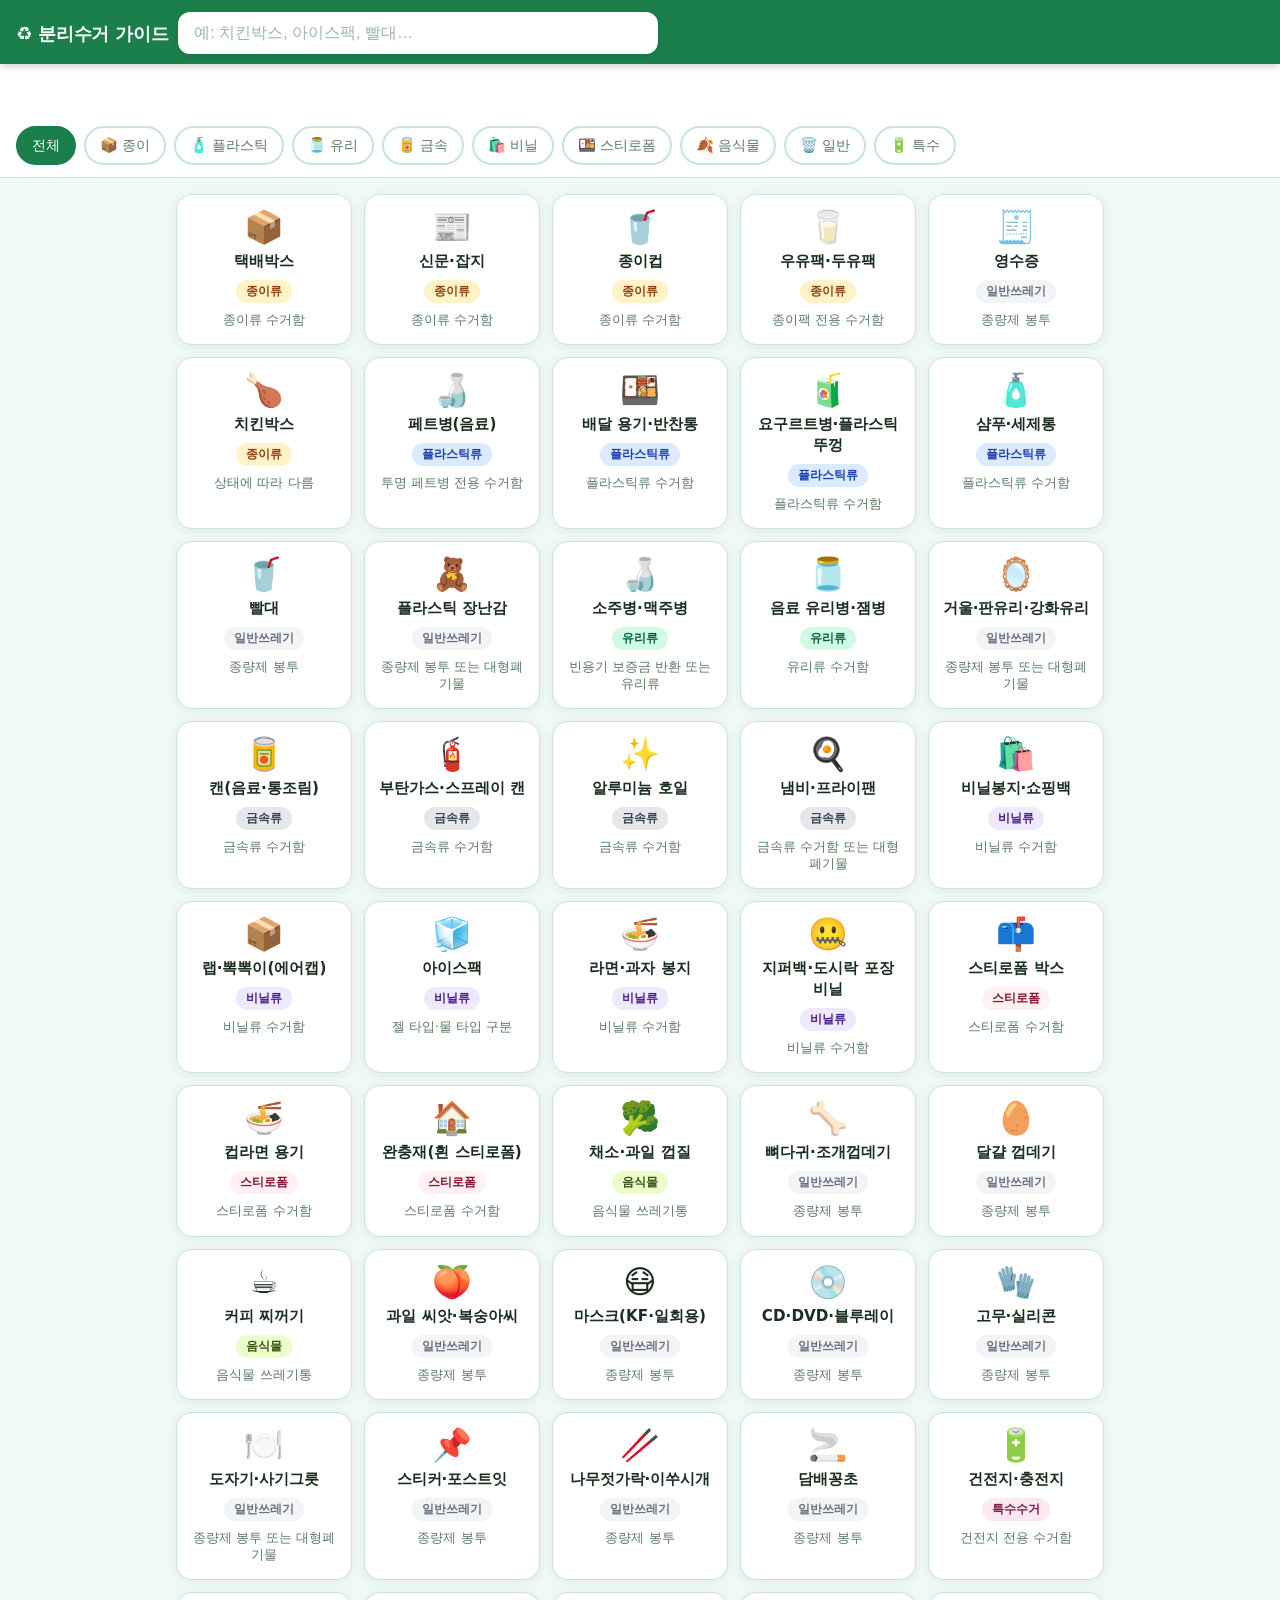
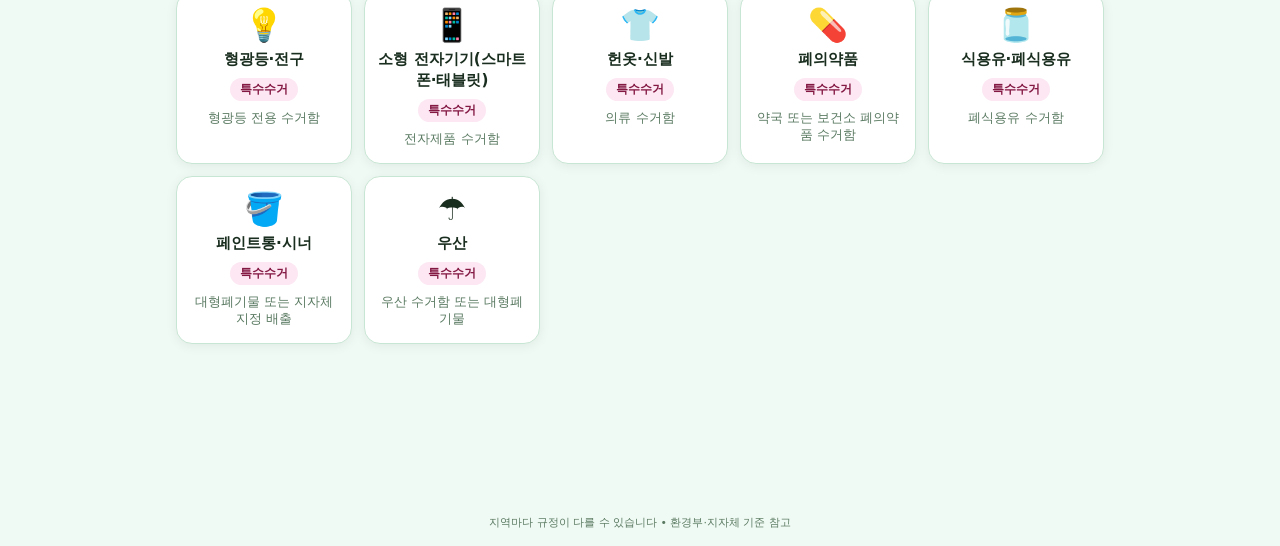
==== recycle/index.html @ b43b4e83 "Add 분리수거 가이드 PWA at /recycle/ Standalone recyclng guide app with 60+ Korean items across 9 categorie" ====
<!doctype html>
<html lang="ko">
<head>
  <meta charset="utf-8">
  <meta name="viewport" content="width=device-width, initial-scale=1">
  <meta name="theme-color" content="#1a7f4b">
  <title>분리수거 가이드 — 뭘 어디에 버릴까?</title>
  <meta name="description" content="택배박스, 치킨박스, 배달용기, 아이스팩 등 헷갈리는 분리수거 방법을 빠르게 검색하세요.">
  <link rel="manifest" href="manifest.json">
  <link rel="icon" href="../icons/icon-192.png">
  <link rel="stylesheet" href="styles.css">
  <!-- Google AdSense -->
  <script async src="https://pagead2.googlesyndication.com/pagead/js/adsbygoogle.js?client=ca-pub-8518556382646891" crossorigin="anonymous"></script>
</head>
<body>
  <header class="topbar">
    <div class="logo">♻️ 분리수거 가이드</div>
    <div class="search-wrap">
      <input id="searchInput" type="search" placeholder="예: 치킨박스, 아이스팩, 빨대…" autocomplete="off" autofocus>
      <button id="clearBtn" class="clear-btn" hidden aria-label="검색 지우기">✕</button>
    </div>
  </header>

  <div class="ad-top">
    <ins class="adsbygoogle"
         style="display:block"
         data-ad-client="ca-pub-8518556382646891"
         data-ad-slot="TOP_SLOT_ID"
         data-ad-format="auto"
         data-full-width-responsive="true"></ins>
    <script>(adsbygoogle = window.adsbygoogle || []).push({});</script>
  </div>

  <nav class="cats" id="catNav" role="tablist" aria-label="카테고리">
    <button class="cat active" data-cat="전체" role="tab">전체</button>
    <button class="cat" data-cat="종이류" role="tab">📦 종이</button>
    <button class="cat" data-cat="플라스틱류" role="tab">🧴 플라스틱</button>
    <button class="cat" data-cat="유리류" role="tab">🫙 유리</button>
    <button class="cat" data-cat="금속류" role="tab">🥫 금속</button>
    <button class="cat" data-cat="비닐류" role="tab">🛍️ 비닐</button>
    <button class="cat" data-cat="스티로폼" role="tab">🍱 스티로폼</button>
    <button class="cat" data-cat="음식물" role="tab">🍂 음식물</button>
    <button class="cat" data-cat="일반쓰레기" role="tab">🗑️ 일반</button>
    <button class="cat" data-cat="특수수거" role="tab">🔋 특수</button>
  </nav>

  <main class="container">
    <p id="emptyMsg" class="empty" hidden>검색 결과가 없어요. 다른 키워드로 찾아보세요.</p>
    <div id="itemGrid" class="grid"></div>

    <div class="ad-mid">
      <ins class="adsbygoogle"
           style="display:block"
           data-ad-client="ca-pub-8518556382646891"
           data-ad-slot="MID_SLOT_ID"
           data-ad-format="auto"
           data-full-width-responsive="true"></ins>
      <script>(adsbygoogle = window.adsbygoogle || []).push({});</script>
    </div>
  </main>

  <!-- Item Detail Modal -->
  <dialog id="detailModal" class="modal">
    <button class="modal-close" id="modalClose" aria-label="닫기">✕</button>
    <div id="modalContent"></div>
  </dialog>

  <footer class="footer">
    <div class="ad-footer">
      <ins class="adsbygoogle"
           style="display:block"
           data-ad-client="ca-pub-8518556382646891"
           data-ad-slot="FOOTER_SLOT_ID"
           data-ad-format="auto"
           data-full-width-responsive="true"></ins>
      <script>(adsbygoogle = window.adsbygoogle || []).push({});</script>
    </div>
    <small>지역마다 규정이 다를 수 있습니다 • 환경부·지자체 기준 참고</small>
  </footer>

  <script src="app.js"></script>
</body>
</html>
---- recycle/styles.css ----
:root {
  --bg: #f0faf4;
  --card: #ffffff;
  --text: #1a2e1f;
  --muted: #5a7a62;
  --acc: #1a7f4b;
  --acc2: #25a863;
  --border: #c8e6d4;
  --shadow: 0 2px 12px #0001;
  --base: 16px;
}
* { box-sizing: border-box; margin: 0; padding: 0; }
html { font-size: var(--base); }
body { background: var(--bg); color: var(--text); font-family: Apple SD Gothic Neo, system-ui, -apple-system, Segoe UI, Noto Sans KR, Arial, sans-serif; }

/* Header */
.topbar {
  position: sticky; top: 0; z-index: 20;
  background: var(--acc); padding: 12px 16px 10px;
  display: flex; flex-direction: column; gap: 10px;
  box-shadow: 0 2px 8px #0003;
}
.logo { color: #fff; font-size: 1.15rem; font-weight: 800; letter-spacing: -.3px; }
.search-wrap { position: relative; }
#searchInput {
  width: 100%; padding: 12px 40px 12px 16px;
  border: none; border-radius: 12px;
  font-size: 1rem; background: #fff;
  color: var(--text); outline: none;
  box-shadow: 0 1px 4px #0002;
}
#searchInput::placeholder { color: #9ab8a4; }
.clear-btn {
  position: absolute; right: 12px; top: 50%; transform: translateY(-50%);
  background: none; border: none; color: #9ab8a4; font-size: 1rem;
  cursor: pointer; padding: 4px; line-height: 1;
}

/* Ad top */
.ad-top { background: #fff; padding: 4px 0; min-height: 50px; }

/* Category nav */
.cats {
  display: flex; gap: 8px; padding: 12px 16px;
  overflow-x: auto; scrollbar-width: none; background: #fff;
  border-bottom: 1px solid var(--border);
  position: sticky; top: 92px; z-index: 10;
}
.cats::-webkit-scrollbar { display: none; }
.cat {
  flex-shrink: 0; padding: 8px 14px; border-radius: 999px;
  border: 2px solid var(--border); background: #fff;
  color: var(--muted); font-size: .9rem; cursor: pointer; white-space: nowrap;
  transition: all .15s;
}
.cat.active, .cat:hover {
  background: var(--acc); border-color: var(--acc); color: #fff;
}

/* Grid */
.container { padding: 16px; max-width: 960px; margin: 0 auto; }
.grid { display: grid; grid-template-columns: repeat(auto-fill, minmax(160px, 1fr)); gap: 12px; }

.item-card {
  background: var(--card); border: 1.5px solid var(--border); border-radius: 16px;
  padding: 16px 12px; cursor: pointer; text-align: center;
  box-shadow: var(--shadow); transition: transform .12s, box-shadow .12s;
  display: flex; flex-direction: column; gap: 8px; align-items: center;
}
.item-card:hover { transform: translateY(-2px); box-shadow: 0 6px 20px #0002; }
.item-card:active { transform: scale(.97); }
.item-emoji { font-size: 2rem; line-height: 1; }
.item-name { font-size: .95rem; font-weight: 700; }
.item-badge {
  font-size: .75rem; padding: 3px 10px; border-radius: 999px;
  font-weight: 600; display: inline-block;
}
.item-where { font-size: .82rem; color: var(--muted); line-height: 1.3; }

/* Category badge colors */
.badge-종이류     { background: #fef3c7; color: #92400e; }
.badge-플라스틱류  { background: #dbeafe; color: #1e40af; }
.badge-유리류     { background: #d1fae5; color: #065f46; }
.badge-금속류     { background: #e5e7eb; color: #374151; }
.badge-비닐류     { background: #ede9fe; color: #4c1d95; }
.badge-스티로폼   { background: #fff1f2; color: #881337; }
.badge-음식물    { background: #ecfccb; color: #365314; }
.badge-일반쓰레기  { background: #f3f4f6; color: #6b7280; }
.badge-특수수거   { background: #fce7f3; color: #831843; }

/* Empty state */
.empty { text-align: center; padding: 48px 16px; color: var(--muted); font-size: 1.05rem; }

/* Modal */
.modal {
  border: none; border-radius: 20px; padding: 0; width: min(94vw, 480px);
  box-shadow: 0 8px 40px #0004; background: var(--card);
  max-height: 90vh; overflow-y: auto;
}
.modal::backdrop { background: #0007; }
.modal-close {
  position: sticky; top: 0; float: right; z-index: 10;
  background: #f3f4f6; border: none; border-radius: 999px;
  width: 32px; height: 32px; font-size: .9rem;
  cursor: pointer; margin: 12px 12px 0 0; display: block;
}
#modalContent { padding: 16px 20px 24px; clear: both; }
.modal-emoji { font-size: 3rem; display: block; text-align: center; margin-bottom: 8px; }
.modal-name { font-size: 1.4rem; font-weight: 800; text-align: center; margin-bottom: 6px; }
.modal-badge { display: flex; justify-content: center; margin-bottom: 16px; }
.modal-section { margin-top: 16px; }
.modal-section h3 { font-size: .85rem; text-transform: uppercase; letter-spacing: .05em; color: var(--muted); margin-bottom: 8px; }
.modal-where { font-size: 1.1rem; font-weight: 700; color: var(--acc); background: #f0faf4; border-radius: 10px; padding: 10px 14px; }
.modal-how { font-size: .95rem; line-height: 1.7; }
.modal-steps { list-style: none; counter-reset: step; }
.modal-steps li { counter-increment: step; padding: 6px 0 6px 28px; position: relative; font-size: .95rem; line-height: 1.5; border-bottom: 1px solid var(--border); }
.modal-steps li:last-child { border-bottom: none; }
.modal-steps li::before { content: counter(step); position: absolute; left: 0; top: 7px; background: var(--acc); color: #fff; border-radius: 50%; width: 20px; height: 20px; font-size: .75rem; font-weight: 700; display: flex; align-items: center; justify-content: center; }
.modal-tips { list-style: none; display: flex; flex-direction: column; gap: 6px; }
.modal-tips li { background: #fffbeb; border-radius: 10px; padding: 8px 12px; font-size: .88rem; line-height: 1.5; }
.modal-tips li::before { content: "💡 "; }
.modal-exc { background: #fff1f2; border-radius: 10px; padding: 10px 14px; font-size: .88rem; line-height: 1.5; color: #9f1239; }
.modal-exc::before { content: "⚠️ "; }

/* Ad units */
.ad-mid { margin: 24px 0; min-height: 90px; }
.ad-footer { max-width: 960px; margin: 0 auto; padding: 12px 16px 4px; }
.footer { text-align: center; padding-bottom: 16px; color: var(--muted); font-size: .82rem; }

@media (max-width: 480px) {
  .grid { grid-template-columns: repeat(auto-fill, minmax(140px, 1fr)); gap: 10px; }
  .cats { top: 98px; }
}
@media (min-width: 640px) {
  .topbar { flex-direction: row; align-items: center; }
  .logo { flex-shrink: 0; }
  .search-wrap { flex: 1; max-width: 480px; }
  .cats { top: 56px; }
}
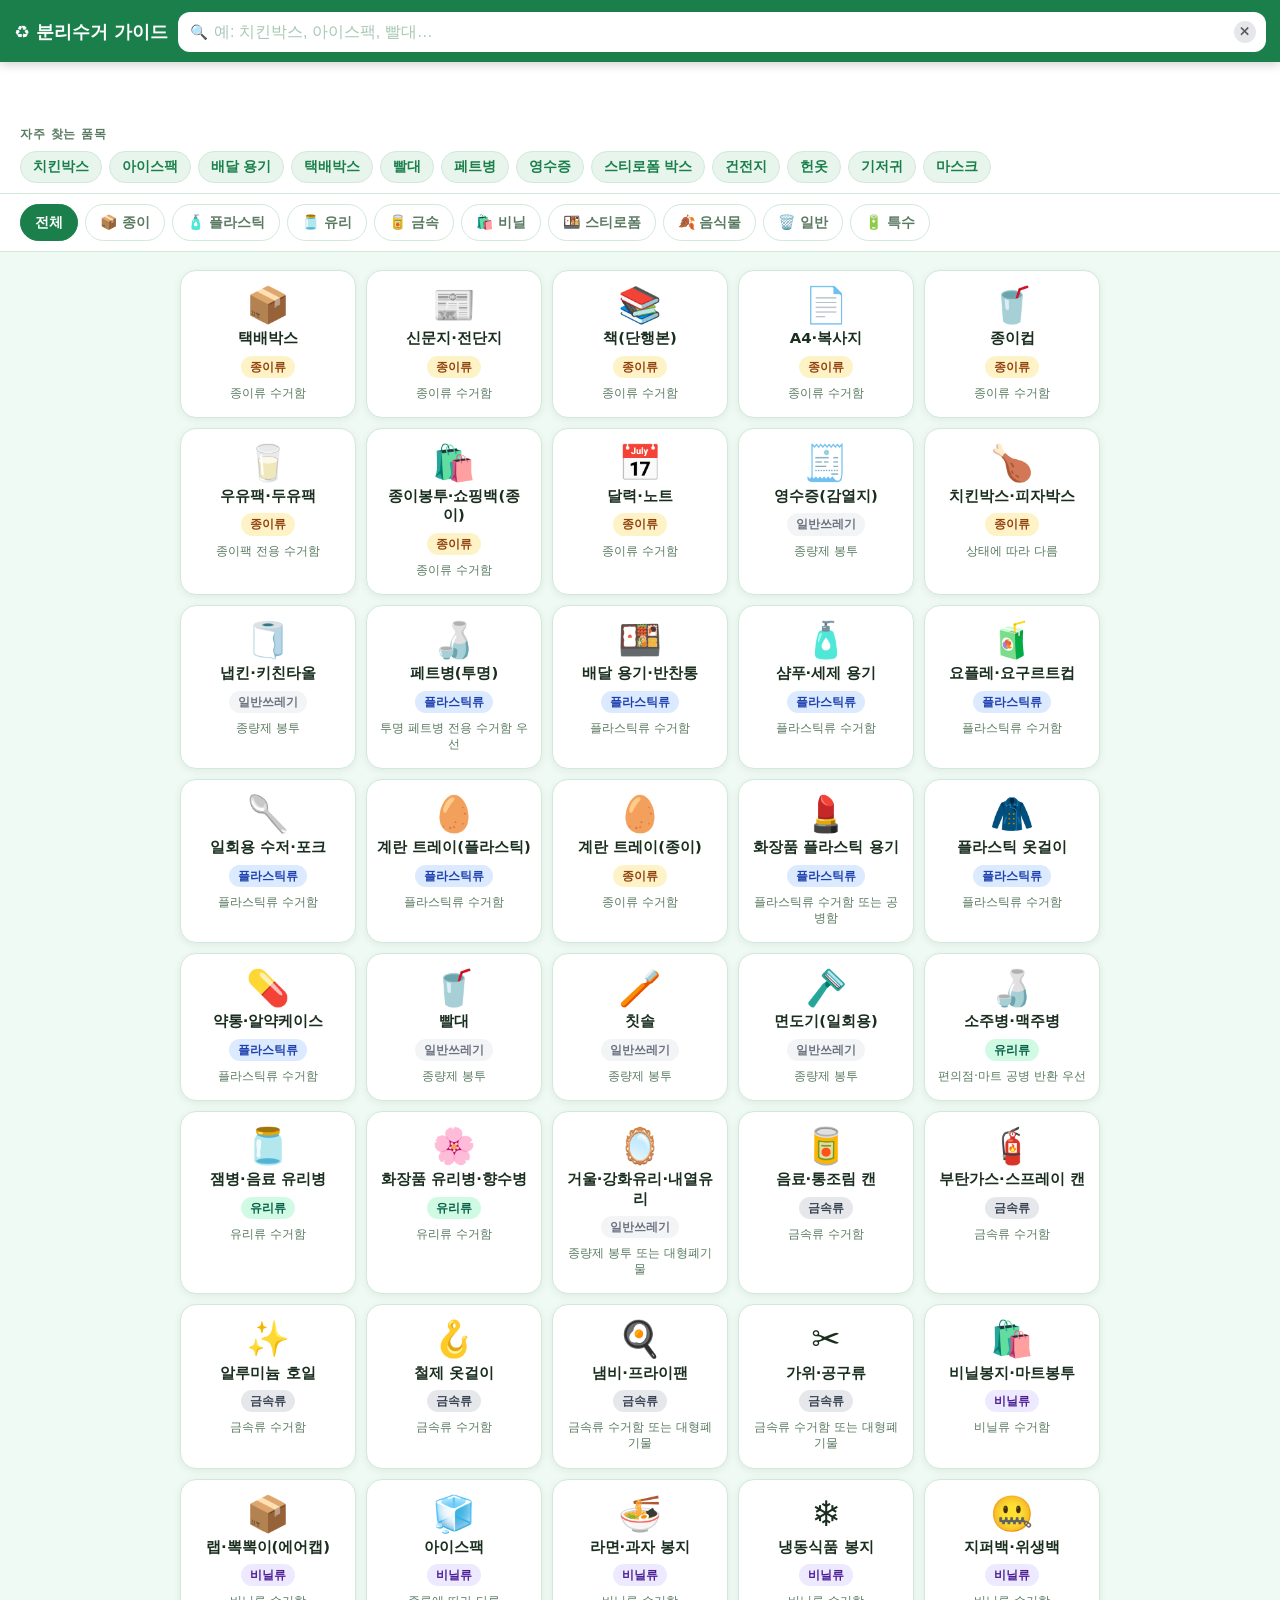
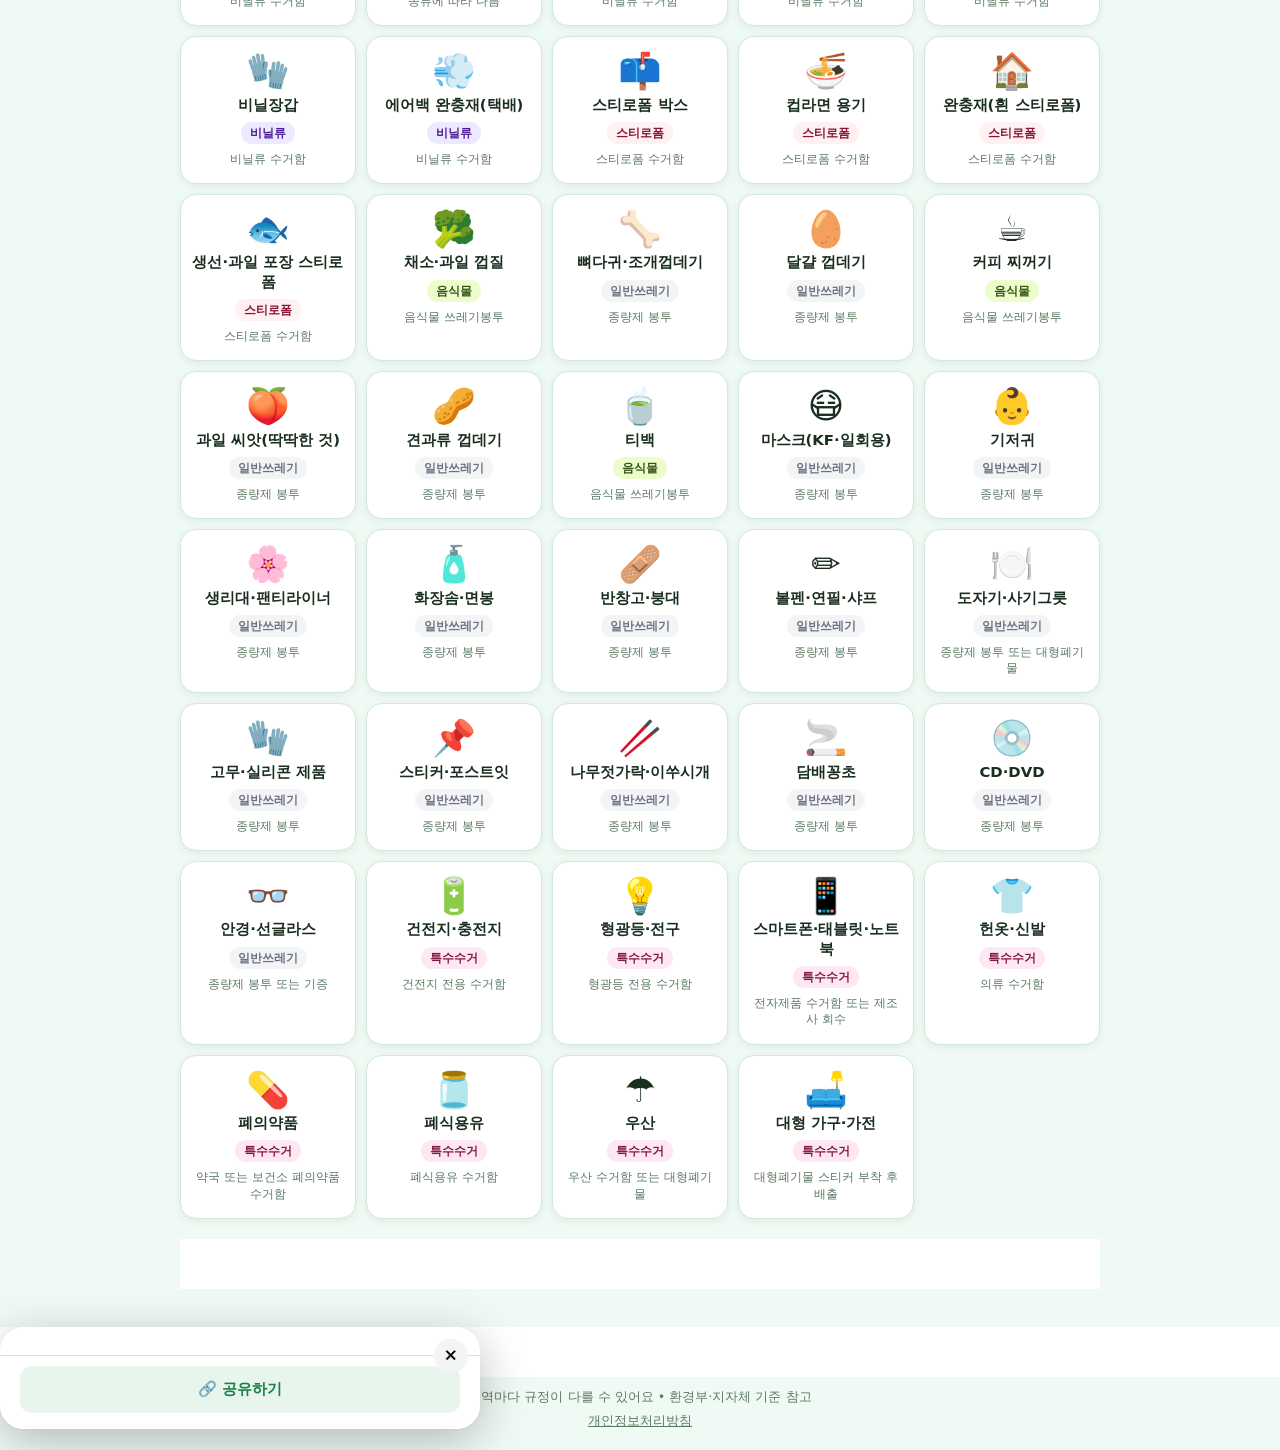
==== commit f15563f2: "Polish 분리수거 가이드 to release quality - Data: 80+ items across 9 categories (2x expansion) - Search: sc" ====
--- a/recycle/index.html
+++ b/recycle/index.html
@@ -5,9 +5,19 @@
   <meta name="viewport" content="width=device-width, initial-scale=1">
   <meta name="theme-color" content="#1a7f4b">
   <title>분리수거 가이드 — 뭘 어디에 버릴까?</title>
-  <meta name="description" content="택배박스, 치킨박스, 배달용기, 아이스팩 등 헷갈리는 분리수거 방법을 빠르게 검색하세요.">
+  <meta name="description" content="치킨박스, 아이스팩, 배달용기, 빨대 등 헷갈리는 분리수거 방법을 바로 검색하세요. 환경부 기준 60개 이상 품목 수록.">
+  <link rel="canonical" href="https://junyoung9394.github.io/recycle/">
   <link rel="manifest" href="manifest.json">
-  <link rel="icon" href="../icons/icon-192.png">
+  <link rel="icon" href="icon.svg" type="image/svg+xml">
+
+  <!-- Open Graph -->
+  <meta property="og:type" content="website">
+  <meta property="og:url" content="https://junyoung9394.github.io/recycle/">
+  <meta property="og:title" content="분리수거 가이드 — 뭘 어디에 버릴까?">
+  <meta property="og:description" content="치킨박스, 아이스팩, 배달용기 등 헷갈리는 분리수거를 바로 검색하세요.">
+  <meta property="og:image" content="https://junyoung9394.github.io/recycle/og-image.png">
+  <meta name="twitter:card" content="summary">
+
   <link rel="stylesheet" href="styles.css">
   <!-- Google AdSense -->
   <script async src="https://pagead2.googlesyndication.com/pagead/js/adsbygoogle.js?client=ca-pub-8518556382646891" crossorigin="anonymous"></script>
@@ -16,12 +26,15 @@
   <header class="topbar">
     <div class="logo">♻️ 분리수거 가이드</div>
     <div class="search-wrap">
-      <input id="searchInput" type="search" placeholder="예: 치킨박스, 아이스팩, 빨대…" autocomplete="off" autofocus>
+      <span class="search-icon" aria-hidden="true">🔍</span>
+      <input id="searchInput" type="search" placeholder="예: 치킨박스, 아이스팩, 빨대…" autocomplete="off" enterkeyhint="search">
       <button id="clearBtn" class="clear-btn" hidden aria-label="검색 지우기">✕</button>
     </div>
+    <button id="installBtn" class="install-btn" hidden aria-label="홈화면에 추가">📲 설치</button>
   </header>
 
-  <div class="ad-top">
+  <!-- 상단 배너 광고 -->
+  <div class="ad-banner">
     <ins class="adsbygoogle"
          style="display:block"
          data-ad-client="ca-pub-8518556382646891"
@@ -31,24 +44,45 @@
     <script>(adsbygoogle = window.adsbygoogle || []).push({});</script>
   </div>
 
+  <!-- 자주 찾는 품목 -->
+  <section class="popular-section" id="popularSection">
+    <p class="popular-label">자주 찾는 품목</p>
+    <div class="popular-chips" id="popularChips"></div>
+  </section>
+
+  <!-- 최근 검색어 -->
+  <section class="recent-section" id="recentSection" hidden>
+    <div class="recent-header">
+      <p class="popular-label">최근 검색어</p>
+      <button id="clearRecentBtn" class="text-btn">전체 삭제</button>
+    </div>
+    <div class="popular-chips" id="recentChips"></div>
+  </section>
+
+  <!-- 카테고리 탭 -->
   <nav class="cats" id="catNav" role="tablist" aria-label="카테고리">
-    <button class="cat active" data-cat="전체" role="tab">전체</button>
-    <button class="cat" data-cat="종이류" role="tab">📦 종이</button>
-    <button class="cat" data-cat="플라스틱류" role="tab">🧴 플라스틱</button>
-    <button class="cat" data-cat="유리류" role="tab">🫙 유리</button>
-    <button class="cat" data-cat="금속류" role="tab">🥫 금속</button>
-    <button class="cat" data-cat="비닐류" role="tab">🛍️ 비닐</button>
-    <button class="cat" data-cat="스티로폼" role="tab">🍱 스티로폼</button>
-    <button class="cat" data-cat="음식물" role="tab">🍂 음식물</button>
-    <button class="cat" data-cat="일반쓰레기" role="tab">🗑️ 일반</button>
-    <button class="cat" data-cat="특수수거" role="tab">🔋 특수</button>
+    <button class="cat active" data-cat="전체" role="tab" aria-selected="true">전체</button>
+    <button class="cat" data-cat="종이류" role="tab" aria-selected="false">📦 종이</button>
+    <button class="cat" data-cat="플라스틱류" role="tab" aria-selected="false">🧴 플라스틱</button>
+    <button class="cat" data-cat="유리류" role="tab" aria-selected="false">🫙 유리</button>
+    <button class="cat" data-cat="금속류" role="tab" aria-selected="false">🥫 금속</button>
+    <button class="cat" data-cat="비닐류" role="tab" aria-selected="false">🛍️ 비닐</button>
+    <button class="cat" data-cat="스티로폼" role="tab" aria-selected="false">🍱 스티로폼</button>
+    <button class="cat" data-cat="음식물" role="tab" aria-selected="false">🍂 음식물</button>
+    <button class="cat" data-cat="일반쓰레기" role="tab" aria-selected="false">🗑️ 일반</button>
+    <button class="cat" data-cat="특수수거" role="tab" aria-selected="false">🔋 특수</button>
   </nav>
 
   <main class="container">
-    <p id="emptyMsg" class="empty" hidden>검색 결과가 없어요. 다른 키워드로 찾아보세요.</p>
-    <div id="itemGrid" class="grid"></div>
+    <div id="resultCount" class="result-count" hidden></div>
+    <p id="emptyMsg" class="empty" hidden>
+      검색 결과가 없어요 😅<br>
+      <span class="muted">다른 키워드로 찾아보거나 카테고리를 눌러보세요</span>
+    </p>
+    <div id="itemGrid" class="grid" role="list"></div>
 
-    <div class="ad-mid">
+    <!-- 중간 광고 -->
+    <div class="ad-banner ad-mid">
       <ins class="adsbygoogle"
            style="display:block"
            data-ad-client="ca-pub-8518556382646891"
@@ -59,14 +93,17 @@
     </div>
   </main>
 
-  <!-- Item Detail Modal -->
-  <dialog id="detailModal" class="modal">
+  <!-- 아이템 상세 모달 -->
+  <dialog id="detailModal" class="modal" aria-modal="true">
     <button class="modal-close" id="modalClose" aria-label="닫기">✕</button>
-    <div id="modalContent"></div>
+    <div id="modalContent" tabindex="-1"></div>
+    <div class="modal-footer">
+      <button id="shareBtn" class="modal-action-btn">🔗 공유하기</button>
+    </div>
   </dialog>
 
   <footer class="footer">
-    <div class="ad-footer">
+    <div class="ad-banner">
       <ins class="adsbygoogle"
            style="display:block"
            data-ad-client="ca-pub-8518556382646891"
@@ -75,7 +112,8 @@
            data-full-width-responsive="true"></ins>
       <script>(adsbygoogle = window.adsbygoogle || []).push({});</script>
     </div>
-    <small>지역마다 규정이 다를 수 있습니다 • 환경부·지자체 기준 참고</small>
+    <p class="footer-note">지역마다 규정이 다를 수 있어요 • 환경부·지자체 기준 참고</p>
+    <a href="privacy.html" class="footer-link">개인정보처리방침</a>
   </footer>
 
   <script src="app.js"></script>
--- a/recycle/styles.css
+++ b/recycle/styles.css
@@ -4,80 +4,151 @@
   --text: #1a2e1f;
   --muted: #5a7a62;
   --acc: #1a7f4b;
-  --acc2: #25a863;
-  --border: #c8e6d4;
-  --shadow: 0 2px 12px #0001;
+  --acc-light: #e8f5ed;
+  --border: #d1e9da;
+  --shadow: 0 2px 8px #0001;
+  --shadow-hover: 0 6px 20px #1a7f4b18;
   --base: 16px;
+  --radius: 16px;
 }
 * { box-sizing: border-box; margin: 0; padding: 0; }
-html { font-size: var(--base); }
-body { background: var(--bg); color: var(--text); font-family: Apple SD Gothic Neo, system-ui, -apple-system, Segoe UI, Noto Sans KR, Arial, sans-serif; }
-
-/* Header */
+html { font-size: var(--base); -webkit-tap-highlight-color: transparent; }
+body {
+  background: var(--bg);
+  color: var(--text);
+  font-family: -apple-system, "Apple SD Gothic Neo", "Noto Sans KR", system-ui, sans-serif;
+  overscroll-behavior-y: none;
+}
+
+/* ── Header ─────────────────────────────────────────────────── */
 .topbar {
-  position: sticky; top: 0; z-index: 20;
-  background: var(--acc); padding: 12px 16px 10px;
-  display: flex; flex-direction: column; gap: 10px;
-  box-shadow: 0 2px 8px #0003;
-}
-.logo { color: #fff; font-size: 1.15rem; font-weight: 800; letter-spacing: -.3px; }
-.search-wrap { position: relative; }
+  position: sticky; top: 0; z-index: 30;
+  background: var(--acc);
+  padding: 12px 14px 10px;
+  display: flex; gap: 10px; align-items: center;
+  box-shadow: 0 2px 10px #0003;
+}
+.logo {
+  flex-shrink: 0;
+  color: #fff; font-size: 1.1rem; font-weight: 800;
+  white-space: nowrap;
+}
+.search-wrap {
+  position: relative; flex: 1;
+}
+.search-icon {
+  position: absolute; left: 12px; top: 50%; transform: translateY(-50%);
+  font-size: .9rem; pointer-events: none;
+}
 #searchInput {
-  width: 100%; padding: 12px 40px 12px 16px;
+  width: 100%; padding: 11px 40px 11px 36px;
   border: none; border-radius: 12px;
   font-size: 1rem; background: #fff;
   color: var(--text); outline: none;
-  box-shadow: 0 1px 4px #0002;
-}
-#searchInput::placeholder { color: #9ab8a4; }
+  box-shadow: inset 0 0 0 2px transparent;
+  transition: box-shadow .15s;
+}
+#searchInput:focus { box-shadow: inset 0 0 0 2px var(--acc); }
+#searchInput::placeholder { color: #a8c8b4; }
 .clear-btn {
-  position: absolute; right: 12px; top: 50%; transform: translateY(-50%);
-  background: none; border: none; color: #9ab8a4; font-size: 1rem;
-  cursor: pointer; padding: 4px; line-height: 1;
-}
-
-/* Ad top */
-.ad-top { background: #fff; padding: 4px 0; min-height: 50px; }
-
-/* Category nav */
+  position: absolute; right: 10px; top: 50%; transform: translateY(-50%);
+  background: #e5e7eb; border: none; border-radius: 50%;
+  width: 22px; height: 22px; font-size: .75rem;
+  cursor: pointer; line-height: 1; color: #555;
+  display: flex; align-items: center; justify-content: center;
+}
+.install-btn {
+  flex-shrink: 0; white-space: nowrap;
+  background: #fff2; border: 2px solid #fff4; color: #fff;
+  padding: 8px 12px; border-radius: 10px;
+  font-size: .82rem; cursor: pointer; font-weight: 600;
+}
+
+/* ── Ads ─────────────────────────────────────────────────────── */
+.ad-banner { background: #fff; min-height: 50px; overflow: hidden; }
+.ad-mid { margin: 20px 0; }
+
+/* ── Popular / Recent ────────────────────────────────────────── */
+.popular-section, .recent-section {
+  padding: 12px 14px 8px;
+  background: #fff; border-bottom: 1px solid var(--border);
+}
+.popular-label {
+  font-size: .78rem; font-weight: 700;
+  color: var(--muted); text-transform: uppercase;
+  letter-spacing: .06em; margin-bottom: 8px;
+}
+.recent-header { display: flex; justify-content: space-between; align-items: center; margin-bottom: 8px; }
+.text-btn {
+  background: none; border: none; color: var(--muted);
+  font-size: .8rem; cursor: pointer; padding: 0;
+}
+.text-btn:hover { color: var(--acc); }
+.popular-chips {
+  display: flex; gap: 7px; flex-wrap: wrap;
+}
+.chip {
+  display: inline-flex; align-items: center; gap: 4px;
+  padding: 6px 12px; border-radius: 999px;
+  border: 1.5px solid var(--border); background: var(--acc-light);
+  color: var(--acc); font-size: .86rem; font-weight: 600;
+  cursor: pointer; white-space: nowrap; transition: all .12s;
+}
+.chip:hover { background: var(--acc); color: #fff; border-color: var(--acc); }
+.chip.recent { background: #f8f8f8; color: var(--text); border-color: #e5e7eb; }
+.chip.recent:hover { background: var(--acc); color: #fff; border-color: var(--acc); }
+
+/* ── Category nav ────────────────────────────────────────────── */
 .cats {
-  display: flex; gap: 8px; padding: 12px 16px;
-  overflow-x: auto; scrollbar-width: none; background: #fff;
-  border-bottom: 1px solid var(--border);
-  position: sticky; top: 92px; z-index: 10;
+  display: flex; gap: 7px; padding: 10px 14px;
+  overflow-x: auto; scrollbar-width: none;
+  background: #fff; border-bottom: 1px solid var(--border);
+  position: sticky; top: 58px; z-index: 20;
 }
 .cats::-webkit-scrollbar { display: none; }
 .cat {
-  flex-shrink: 0; padding: 8px 14px; border-radius: 999px;
-  border: 2px solid var(--border); background: #fff;
-  color: var(--muted); font-size: .9rem; cursor: pointer; white-space: nowrap;
-  transition: all .15s;
-}
-.cat.active, .cat:hover {
-  background: var(--acc); border-color: var(--acc); color: #fff;
-}
-
-/* Grid */
-.container { padding: 16px; max-width: 960px; margin: 0 auto; }
-.grid { display: grid; grid-template-columns: repeat(auto-fill, minmax(160px, 1fr)); gap: 12px; }
+  flex-shrink: 0; padding: 8px 14px;
+  border-radius: 999px; border: 1.5px solid var(--border);
+  background: #fff; color: var(--muted);
+  font-size: .88rem; font-weight: 600; cursor: pointer;
+  white-space: nowrap; transition: all .12s;
+}
+.cat:hover { border-color: var(--acc); color: var(--acc); }
+.cat.active { background: var(--acc); border-color: var(--acc); color: #fff; }
+
+/* ── Grid ────────────────────────────────────────────────────── */
+.container { padding: 14px; max-width: 960px; margin: 0 auto; }
+.result-count {
+  font-size: .82rem; color: var(--muted); margin-bottom: 10px;
+}
+.grid {
+  display: grid;
+  grid-template-columns: repeat(auto-fill, minmax(150px, 1fr));
+  gap: 10px;
+}
 
 .item-card {
-  background: var(--card); border: 1.5px solid var(--border); border-radius: 16px;
-  padding: 16px 12px; cursor: pointer; text-align: center;
-  box-shadow: var(--shadow); transition: transform .12s, box-shadow .12s;
-  display: flex; flex-direction: column; gap: 8px; align-items: center;
-}
-.item-card:hover { transform: translateY(-2px); box-shadow: 0 6px 20px #0002; }
-.item-card:active { transform: scale(.97); }
-.item-emoji { font-size: 2rem; line-height: 1; }
-.item-name { font-size: .95rem; font-weight: 700; }
+  background: var(--card); border: 1.5px solid var(--border);
+  border-radius: var(--radius); padding: 16px 10px;
+  cursor: pointer; text-align: center;
+  box-shadow: var(--shadow);
+  display: flex; flex-direction: column; gap: 7px; align-items: center;
+  transition: transform .12s, box-shadow .12s, border-color .12s;
+  role: listitem;
+}
+.item-card:hover { transform: translateY(-2px); box-shadow: var(--shadow-hover); border-color: var(--acc); }
+.item-card:active { transform: scale(.96); }
+.item-emoji { font-size: 2.2rem; line-height: 1; }
+.item-name { font-size: .93rem; font-weight: 700; line-height: 1.3; }
 .item-badge {
-  font-size: .75rem; padding: 3px 10px; border-radius: 999px;
-  font-weight: 600; display: inline-block;
-}
-.item-where { font-size: .82rem; color: var(--muted); line-height: 1.3; }
-
-/* Category badge colors */
+  font-size: .72rem; padding: 3px 9px; border-radius: 999px;
+  font-weight: 700; display: inline-block; line-height: 1.4;
+}
+.item-where {
+  font-size: .78rem; color: var(--muted); line-height: 1.3;
+}
+
+/* ── Badge colors ────────────────────────────────────────────── */
 .badge-종이류     { background: #fef3c7; color: #92400e; }
 .badge-플라스틱류  { background: #dbeafe; color: #1e40af; }
 .badge-유리류     { background: #d1fae5; color: #065f46; }
@@ -88,52 +159,114 @@
 .badge-일반쓰레기  { background: #f3f4f6; color: #6b7280; }
 .badge-특수수거   { background: #fce7f3; color: #831843; }
 
-/* Empty state */
-.empty { text-align: center; padding: 48px 16px; color: var(--muted); font-size: 1.05rem; }
-
-/* Modal */
+/* ── Empty state ─────────────────────────────────────────────── */
+.empty {
+  text-align: center; padding: 56px 16px;
+  font-size: 1.05rem; line-height: 1.7;
+}
+.empty .muted { font-size: .9rem; color: var(--muted); }
+
+/* ── Modal ───────────────────────────────────────────────────── */
 .modal {
-  border: none; border-radius: 20px; padding: 0; width: min(94vw, 480px);
-  box-shadow: 0 8px 40px #0004; background: var(--card);
-  max-height: 90vh; overflow-y: auto;
-}
-.modal::backdrop { background: #0007; }
+  border: none; border-radius: 24px; padding: 0;
+  width: min(96vw, 480px); max-height: 88vh;
+  overflow: hidden; display: flex; flex-direction: column;
+  box-shadow: 0 12px 48px #0004;
+}
+.modal[open] { animation: slideUp .22s ease-out; }
+@keyframes slideUp {
+  from { transform: translateY(20px); opacity: 0; }
+  to   { transform: translateY(0);    opacity: 1; }
+}
+.modal::backdrop { background: #0007; animation: fadein .18s; }
+@keyframes fadein { from { opacity: 0; } to { opacity: 1; } }
+
 .modal-close {
-  position: sticky; top: 0; float: right; z-index: 10;
-  background: #f3f4f6; border: none; border-radius: 999px;
-  width: 32px; height: 32px; font-size: .9rem;
-  cursor: pointer; margin: 12px 12px 0 0; display: block;
-}
-#modalContent { padding: 16px 20px 24px; clear: both; }
-.modal-emoji { font-size: 3rem; display: block; text-align: center; margin-bottom: 8px; }
-.modal-name { font-size: 1.4rem; font-weight: 800; text-align: center; margin-bottom: 6px; }
-.modal-badge { display: flex; justify-content: center; margin-bottom: 16px; }
+  position: absolute; top: 12px; right: 12px; z-index: 10;
+  background: #f3f4f6; border: none; border-radius: 50%;
+  width: 34px; height: 34px; font-size: .9rem;
+  cursor: pointer; display: flex; align-items: center; justify-content: center;
+  transition: background .1s;
+}
+.modal-close:hover { background: #e5e7eb; }
+
+#modalContent {
+  padding: 20px 20px 8px; overflow-y: auto; flex: 1;
+}
+.modal-emoji { font-size: 3.2rem; display: block; text-align: center; margin-bottom: 6px; }
+.modal-name { font-size: 1.4rem; font-weight: 800; text-align: center; margin-bottom: 8px; }
+.modal-badge-wrap { display: flex; justify-content: center; margin-bottom: 18px; }
+
 .modal-section { margin-top: 16px; }
-.modal-section h3 { font-size: .85rem; text-transform: uppercase; letter-spacing: .05em; color: var(--muted); margin-bottom: 8px; }
-.modal-where { font-size: 1.1rem; font-weight: 700; color: var(--acc); background: #f0faf4; border-radius: 10px; padding: 10px 14px; }
-.modal-how { font-size: .95rem; line-height: 1.7; }
+.modal-section h3 {
+  font-size: .75rem; text-transform: uppercase; letter-spacing: .07em;
+  color: var(--muted); margin-bottom: 8px;
+}
+.modal-where {
+  font-size: 1.05rem; font-weight: 700; color: var(--acc);
+  background: var(--acc-light); border-radius: 12px; padding: 12px 14px;
+  border-left: 4px solid var(--acc);
+}
 .modal-steps { list-style: none; counter-reset: step; }
-.modal-steps li { counter-increment: step; padding: 6px 0 6px 28px; position: relative; font-size: .95rem; line-height: 1.5; border-bottom: 1px solid var(--border); }
+.modal-steps li {
+  counter-increment: step; padding: 10px 0 10px 34px;
+  position: relative; font-size: .95rem; line-height: 1.5;
+  border-bottom: 1px solid var(--border);
+}
 .modal-steps li:last-child { border-bottom: none; }
-.modal-steps li::before { content: counter(step); position: absolute; left: 0; top: 7px; background: var(--acc); color: #fff; border-radius: 50%; width: 20px; height: 20px; font-size: .75rem; font-weight: 700; display: flex; align-items: center; justify-content: center; }
-.modal-tips { list-style: none; display: flex; flex-direction: column; gap: 6px; }
-.modal-tips li { background: #fffbeb; border-radius: 10px; padding: 8px 12px; font-size: .88rem; line-height: 1.5; }
+.modal-steps li::before {
+  content: counter(step);
+  position: absolute; left: 0; top: 11px;
+  background: var(--acc); color: #fff; border-radius: 50%;
+  width: 22px; height: 22px; font-size: .75rem; font-weight: 700;
+  display: flex; align-items: center; justify-content: center;
+}
+.modal-tips { list-style: none; display: flex; flex-direction: column; gap: 6px; margin: 0; }
+.modal-tips li {
+  background: #fffbeb; border-radius: 10px; padding: 9px 13px;
+  font-size: .88rem; line-height: 1.5;
+}
 .modal-tips li::before { content: "💡 "; }
-.modal-exc { background: #fff1f2; border-radius: 10px; padding: 10px 14px; font-size: .88rem; line-height: 1.5; color: #9f1239; }
+.modal-exc {
+  background: #fff1f2; border-radius: 10px; padding: 11px 14px;
+  font-size: .88rem; line-height: 1.5; color: #9f1239;
+  border-left: 3px solid #fca5a5;
+}
 .modal-exc::before { content: "⚠️ "; }
 
-/* Ad units */
-.ad-mid { margin: 24px 0; min-height: 90px; }
-.ad-footer { max-width: 960px; margin: 0 auto; padding: 12px 16px 4px; }
-.footer { text-align: center; padding-bottom: 16px; color: var(--muted); font-size: .82rem; }
-
-@media (max-width: 480px) {
-  .grid { grid-template-columns: repeat(auto-fill, minmax(140px, 1fr)); gap: 10px; }
-  .cats { top: 98px; }
-}
-@media (min-width: 640px) {
-  .topbar { flex-direction: row; align-items: center; }
-  .logo { flex-shrink: 0; }
-  .search-wrap { flex: 1; max-width: 480px; }
+.modal-footer {
+  padding: 10px 20px 16px;
+  border-top: 1px solid var(--border);
+  background: var(--card);
+}
+.modal-action-btn {
+  width: 100%; padding: 13px;
+  background: var(--acc-light); border: none; border-radius: 12px;
+  color: var(--acc); font-size: .95rem; font-weight: 700;
+  cursor: pointer; transition: background .12s;
+}
+.modal-action-btn:hover { background: #d0eddb; }
+
+/* ── Footer ──────────────────────────────────────────────────── */
+.footer { text-align: center; padding-bottom: 20px; }
+.footer-note { font-size: .8rem; color: var(--muted); padding: 12px 16px 4px; }
+.footer-link { font-size: .8rem; color: var(--muted); text-decoration: underline; }
+
+/* ── Responsive ──────────────────────────────────────────────── */
+@media (max-width: 420px) {
+  .grid { grid-template-columns: repeat(auto-fill, minmax(138px, 1fr)); gap: 8px; }
+  .logo { font-size: 1rem; }
+}
+@media (min-width: 600px) {
+  .topbar { flex-wrap: nowrap; }
   .cats { top: 56px; }
-}
+  .grid { grid-template-columns: repeat(auto-fill, minmax(165px, 1fr)); }
+}
+@media (min-width: 768px) {
+  .container { padding: 18px 20px; }
+  .popular-section, .recent-section { padding: 14px 20px 10px; }
+  .cats { padding: 10px 20px; }
+}
+@media print {
+  .topbar, .cats, .ad-banner, .popular-section, .recent-section, .footer { display: none; }
+}
